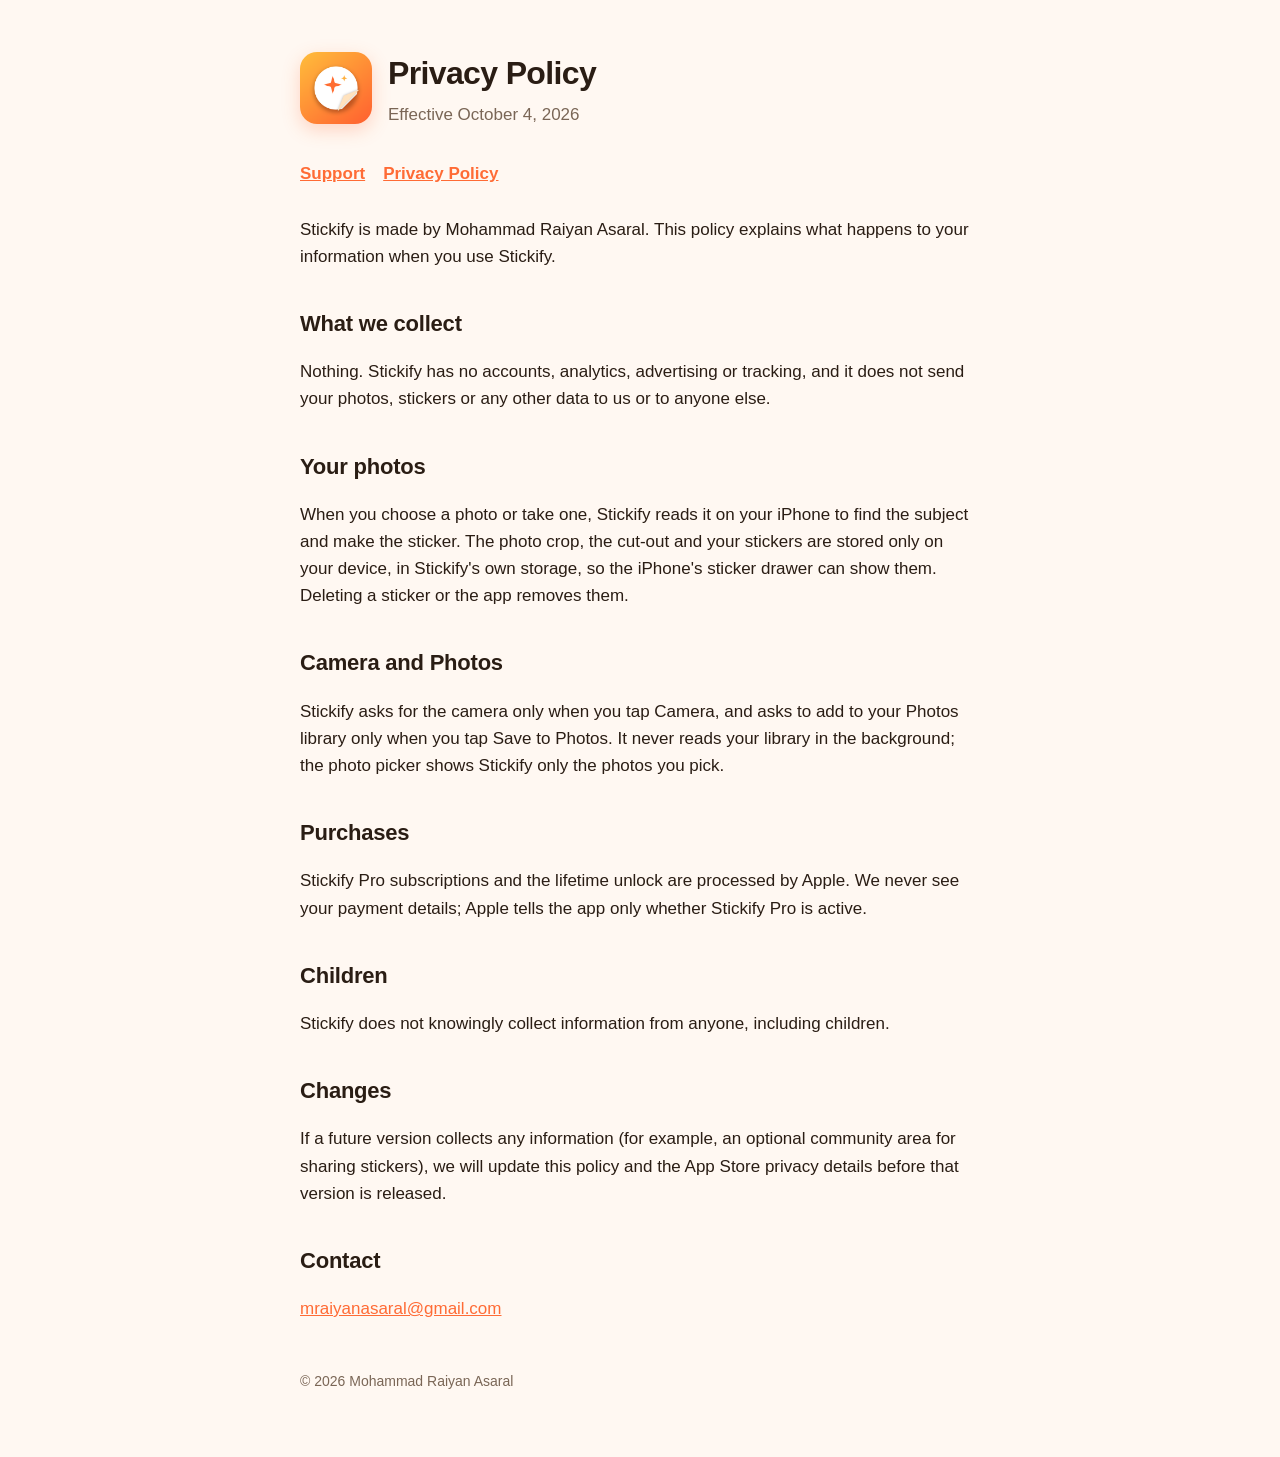
==== privacy.html @ 8813fe43 "Support page and privacy policy Co-Authored-By: Claude Opus 5.5 <noreply@anthropic.com> Claude-Sessi" ====
<!doctype html>
<html lang="en">
<head>
<meta charset="utf-8">
<meta name="viewport" content="width=device-width, initial-scale=1">
<title>Stickify Privacy Policy</title>
<meta name="description" content="Stickify collects no data. Your photos and stickers stay on your iPhone.">
<link rel="icon" href="favicon.png">
<link rel="stylesheet" href="style.css">
</head>
<body>
<main>
  <header>
    <img src="icon.png" alt="Stickify app icon">
    <div>
      <h1>Privacy Policy</h1>
      <p>Effective October 4, 2026</p>
    </div>
  </header>
  <nav><a href="./">Support</a><a href="privacy.html">Privacy Policy</a></nav>

  <p>Stickify is made by Mohammad Raiyan Asaral. This policy explains what happens to your information when you use Stickify.</p>

  <h2>What we collect</h2>
  <p>Nothing. Stickify has no accounts, analytics, advertising or tracking, and it does not send your photos, stickers or any other data to us or to anyone else.</p>

  <h2>Your photos</h2>
  <p>When you choose a photo or take one, Stickify reads it on your iPhone to find the subject and make the sticker. The photo crop, the cut-out and your stickers are stored only on your device, in Stickify's own storage, so the iPhone's sticker drawer can show them. Deleting a sticker or the app removes them.</p>

  <h2>Camera and Photos</h2>
  <p>Stickify asks for the camera only when you tap Camera, and asks to add to your Photos library only when you tap Save to Photos. It never reads your library in the background; the photo picker shows Stickify only the photos you pick.</p>

  <h2>Purchases</h2>
  <p>Stickify Pro subscriptions and the lifetime unlock are processed by Apple. We never see your payment details; Apple tells the app only whether Stickify Pro is active.</p>

  <h2>Children</h2>
  <p>Stickify does not knowingly collect information from anyone, including children.</p>

  <h2>Changes</h2>
  <p>If a future version collects any information (for example, an optional community area for sharing stickers), we will update this policy and the App Store privacy details before that version is released.</p>

  <h2>Contact</h2>
  <p><a href="mailto:mraiyanasaral@gmail.com?subject=Stickify%20privacy">mraiyanasaral@gmail.com</a></p>

  <footer>© 2026 Mohammad Raiyan Asaral</footer>
</main>
</body>
</html>
---- style.css ----
:root {
  --bg: #fff8f2;
  --card: #ffffff;
  --text: #2a1d14;
  --muted: #7a6656;
  --accent: #ff6b35;
  --accent-2: #ffb83d;
  --line: #f1e2d4;
}
@media (prefers-color-scheme: dark) {
  :root {
    --bg: #17110d;
    --card: #221a14;
    --text: #f6ece4;
    --muted: #b8a698;
    --line: #3a2d23;
  }
}
* { box-sizing: border-box; }
body {
  margin: 0;
  background: var(--bg);
  color: var(--text);
  font: 17px/1.6 -apple-system, BlinkMacSystemFont, "SF Pro Text", "Segoe UI", Roboto, sans-serif;
}
main { max-width: 720px; margin: 0 auto; padding: 48px 20px 64px; }
header { display: flex; align-items: center; gap: 16px; margin-bottom: 32px; }
header img { width: 72px; height: 72px; border-radius: 17px; box-shadow: 0 6px 18px rgba(255, 107, 53, .25); }
header h1 { margin: 0; font-size: 32px; letter-spacing: -.02em; }
header p { margin: 2px 0 0; color: var(--muted); }
nav { display: flex; gap: 18px; margin-bottom: 28px; font-weight: 600; }
a { color: var(--accent); }
h2 { font-size: 22px; margin: 36px 0 8px; letter-spacing: -.01em; }
.card { background: var(--card); border: 1px solid var(--line); border-radius: 18px; padding: 20px 22px; margin: 16px 0; }
.card h3 { margin: 0 0 6px; font-size: 18px; }
.card p { margin: 0; }
.contact { font-size: 19px; font-weight: 600; }
footer { margin-top: 48px; color: var(--muted); font-size: 14px; }
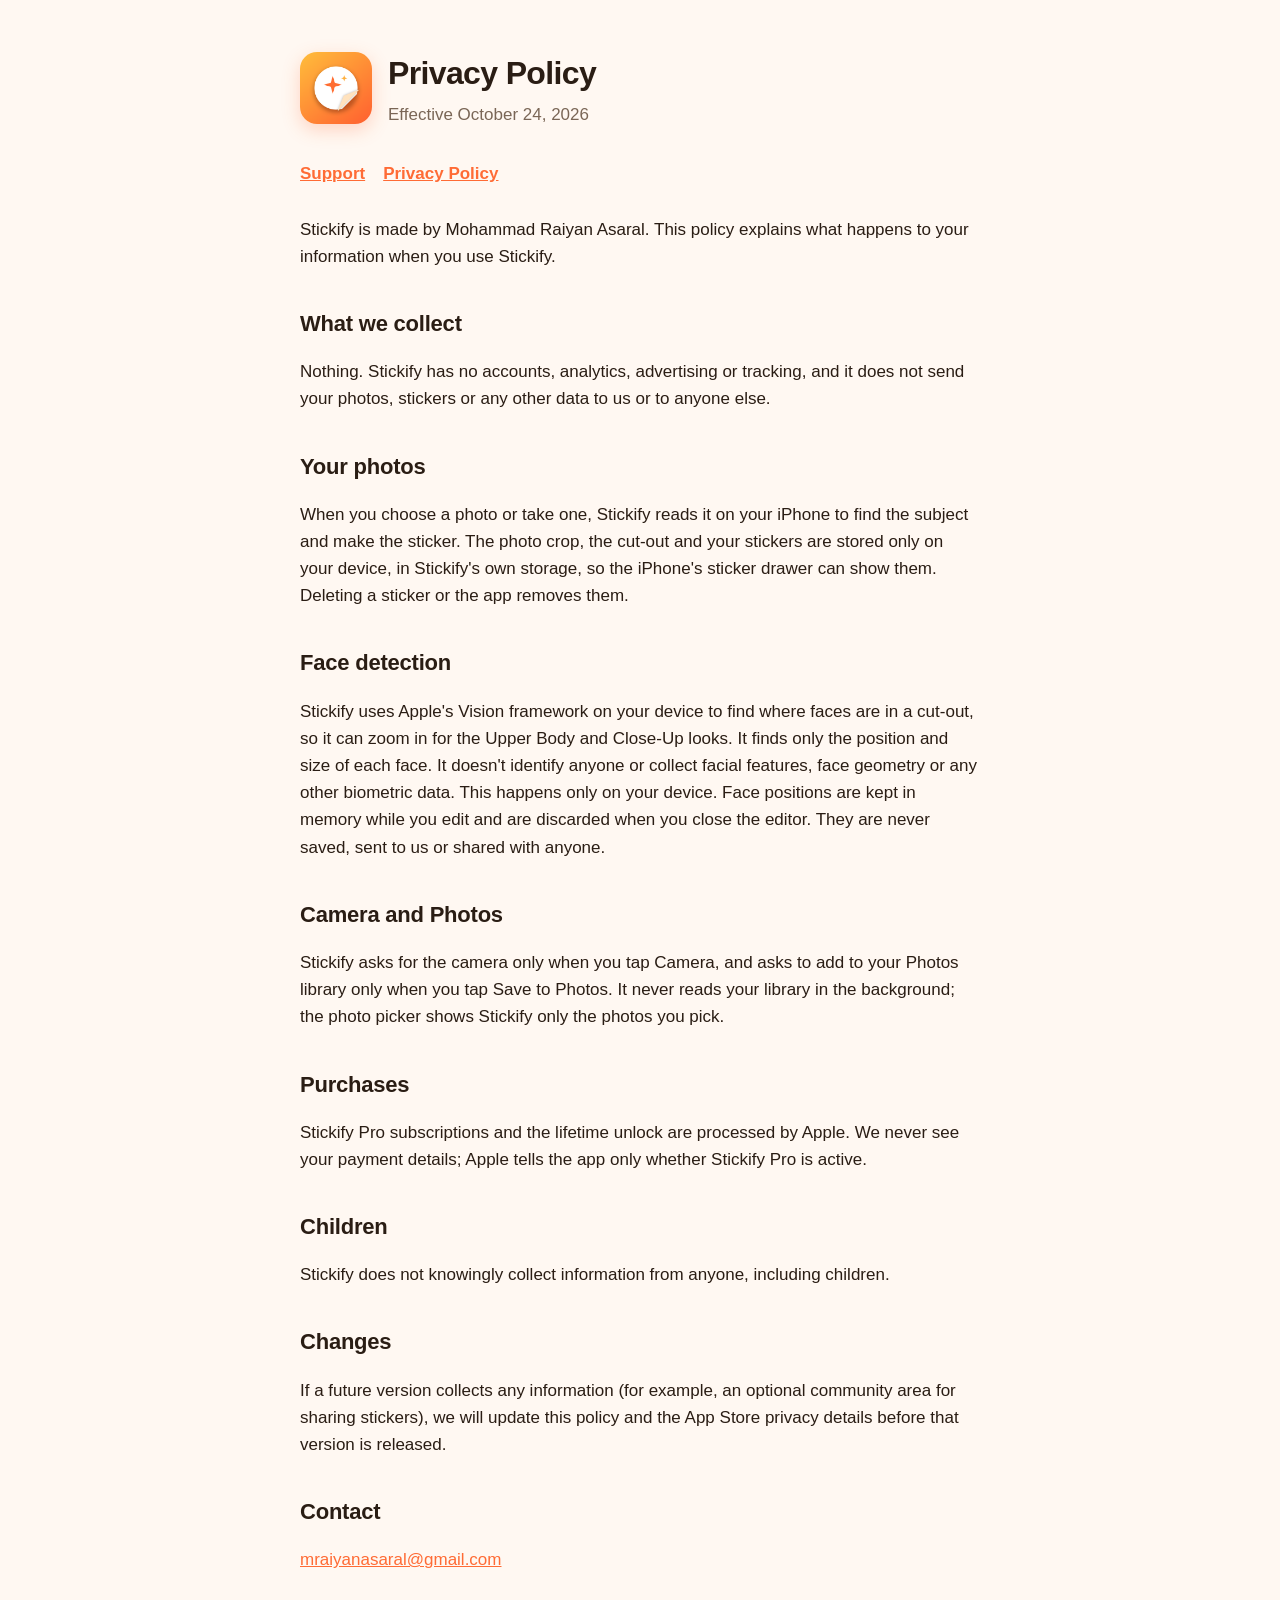
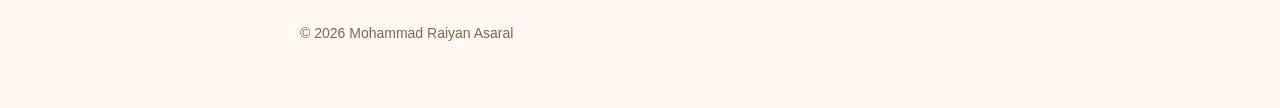
==== commit f78b5b35: "Privacy policy: explain face detection Co-Authored-By: Claude Opus 5.5 <noreply@anthropic.com>" ====
--- a/privacy.html
+++ b/privacy.html
@@ -14,7 +14,7 @@
     <img src="icon.png" alt="Stickify app icon">
     <div>
       <h1>Privacy Policy</h1>
-      <p>Effective October 4, 2026</p>
+      <p>Effective October 24, 2026</p>
     </div>
   </header>
   <nav><a href="./">Support</a><a href="privacy.html">Privacy Policy</a></nav>
@@ -26,6 +26,9 @@
 
   <h2>Your photos</h2>
   <p>When you choose a photo or take one, Stickify reads it on your iPhone to find the subject and make the sticker. The photo crop, the cut-out and your stickers are stored only on your device, in Stickify's own storage, so the iPhone's sticker drawer can show them. Deleting a sticker or the app removes them.</p>
+
+  <h2>Face detection</h2>
+  <p>Stickify uses Apple's Vision framework on your device to find where faces are in a cut-out, so it can zoom in for the Upper Body and Close-Up looks. It finds only the position and size of each face. It doesn't identify anyone or collect facial features, face geometry or any other biometric data. This happens only on your device. Face positions are kept in memory while you edit and are discarded when you close the editor. They are never saved, sent to us or shared with anyone.</p>
 
   <h2>Camera and Photos</h2>
   <p>Stickify asks for the camera only when you tap Camera, and asks to add to your Photos library only when you tap Save to Photos. It never reads your library in the background; the photo picker shows Stickify only the photos you pick.</p>
